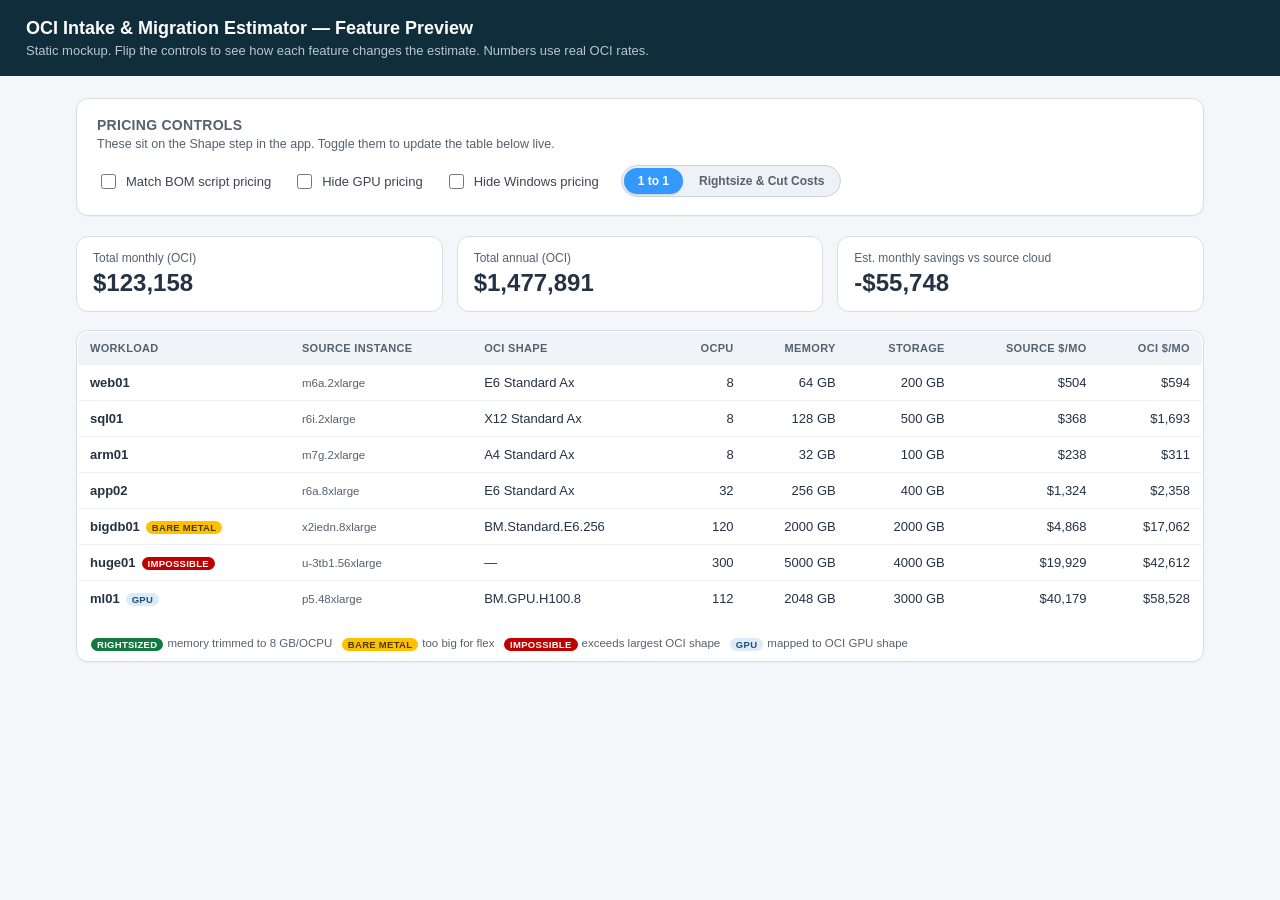
==== OCI BOM Creator APEX/feature_preview.html @ 0ada872e "Add BOM export, cloud→OCI sizing+pricing lookup, rightsize/Windows/GPU toggles" ====
<!doctype html>
<html lang="en">
<head>
<meta charset="utf-8" />
<meta name="viewport" content="width=device-width, initial-scale=1" />
<title>OCI Intake — Feature Preview</title>
<style>
  :root{
    --navy:#7F1D1D; --blue:#3399ff; --ink:#243244; --muted:#54616e;
    --line:#d8dee6; --bg:#f4f6f9; --card:#fff;
  }
  *{box-sizing:border-box}
  body{margin:0;font-family:-apple-system,Segoe UI,Roboto,Helvetica,Arial,sans-serif;color:var(--ink);background:var(--bg);}
  header{background:#0f2d3b;color:#fff;padding:18px 26px;}
  header h1{margin:0;font-size:18px;font-weight:700;}
  header p{margin:4px 0 0;font-size:13px;color:#b9c6cf;}
  .wrap{max-width:1180px;margin:0 auto;padding:22px 26px 60px;}
  .panel{background:var(--card);border:1px solid var(--line);border-radius:12px;padding:18px 20px;margin-bottom:20px;box-shadow:0 1px 2px rgba(0,0,0,.04);}
  .panel h2{margin:0 0 4px;font-size:14px;letter-spacing:.02em;text-transform:uppercase;color:var(--muted);}
  .panel .hint{margin:0 0 14px;font-size:12.5px;color:var(--muted);}
  .controls{display:flex;flex-wrap:wrap;gap:14px 22px;align-items:center;}
  .toggle{display:inline-flex;align-items:center;gap:7px;font-size:13px;color:#3c4654;cursor:pointer;user-select:none;}
  .toggle input{cursor:pointer;width:15px;height:15px;}
  .mode-switch{display:inline-flex;border:1px solid #c9d2dc;border-radius:999px;background:#eef1f5;padding:2px;gap:2px;}
  .mode-switch .mode-opt{border:none;background:transparent;color:#54616e;font-size:12px;font-weight:600;padding:6px 14px;border-radius:999px;cursor:pointer;transition:.15s;}
  .mode-switch .mode-opt.is-active{background:var(--blue);color:#fff;box-shadow:0 1px 2px rgba(0,0,0,.15);}
  .kpis{display:flex;gap:14px;flex-wrap:wrap;margin-bottom:18px;}
  .kpi{flex:1;min-width:170px;background:var(--card);border:1px solid var(--line);border-radius:12px;padding:14px 16px;}
  .kpi span{display:block;font-size:12px;color:var(--muted);}
  .kpi strong{display:block;font-size:24px;margin-top:4px;}
  .kpi.save strong{color:#137a3f;}
  table{width:100%;border-collapse:collapse;background:var(--card);border:1px solid var(--line);border-radius:12px;overflow:hidden;font-size:13px;}
  th,td{padding:10px 12px;text-align:left;border-bottom:1px solid #eef1f4;}
  th{background:#f0f3f7;color:var(--muted);font-size:11px;text-transform:uppercase;letter-spacing:.03em;}
  td.num,th.num{text-align:right;font-variant-numeric:tabular-nums;}
  tr:last-child td{border-bottom:none;}
  .flag{display:inline-block;font-size:9.5px;font-weight:700;padding:1px 6px;border-radius:9px;letter-spacing:.03em;vertical-align:middle;margin-left:6px;}
  .flag-bm{background:#ffc000;color:#4a3b00;}
  .flag-imp{background:#c00000;color:#fff;}
  .flag-gpu{background:#ddebf7;color:#1f4e79;}
  .flag-rs{background:#137a3f;color:#fff;}
  .sub{color:var(--muted);font-size:11.5px;}
  .strike{color:#b04a4a;text-decoration:line-through;font-size:11.5px;margin-right:5px;}
  .legend{font-size:11.5px;color:var(--muted);margin-top:10px;}
  .legend .flag{margin-left:0;margin-right:4px;}
</style>
</head>
<body>
<header>
  <h1>OCI Intake & Migration Estimator — Feature Preview</h1>
  <p>Static mockup. Flip the controls to see how each feature changes the estimate. Numbers use real OCI rates.</p>
</header>
<div class="wrap">

  <div class="panel">
    <h2>Pricing controls</h2>
    <p class="hint">These sit on the Shape step in the app. Toggle them to update the table below live.</p>
    <div class="controls">
      <label class="toggle" title="Treat the CPU column as OCPUs directly and floor CPU/RAM (matches the BOM script).">
        <input type="checkbox" id="bomMatch"><span>Match BOM script pricing</span>
      </label>
      <label class="toggle" title="Hide GPU per-GPU-hour pricing (shapes still mapped).">
        <input type="checkbox" id="hideGpu"><span>Hide GPU pricing</span>
      </label>
      <label class="toggle" title="Turn off Windows OS licensing (1 license per OCPU).">
        <input type="checkbox" id="hideWin"><span>Hide Windows pricing</span>
      </label>
      <div class="mode-switch" id="rsSwitch" title="1 to 1 carries over source memory. Rightsize caps memory at 8 GB/OCPU.">
        <button class="mode-opt is-active" data-rs="false">1 to 1</button>
        <button class="mode-opt" data-rs="true">Rightsize &amp; Cut Costs</button>
      </div>
    </div>
  </div>

  <div class="kpis">
    <div class="kpi"><span>Total monthly (OCI)</span><strong id="kMonthly">$0</strong></div>
    <div class="kpi"><span>Total annual (OCI)</span><strong id="kAnnual">$0</strong></div>
    <div class="kpi save"><span>Est. monthly savings vs source cloud</span><strong id="kSave">$0</strong></div>
  </div>

  <div class="panel" style="padding:0;overflow:hidden;">
    <table>
      <thead>
        <tr>
          <th>Workload</th><th>Source instance</th><th>OCI shape</th>
          <th class="num">OCPU</th><th class="num">Memory</th><th class="num">Storage</th>
          <th class="num">Source $/mo</th><th class="num">OCI $/mo</th>
        </tr>
      </thead>
      <tbody id="rows"></tbody>
    </table>
    <div style="padding:10px 14px;" class="legend">
      <span class="flag flag-rs">RIGHTSIZED</span>memory trimmed to 8&nbsp;GB/OCPU &nbsp;
      <span class="flag flag-bm">BARE METAL</span>too big for flex &nbsp;
      <span class="flag flag-imp">IMPOSSIBLE</span>exceeds largest OCI shape &nbsp;
      <span class="flag flag-gpu">GPU</span>mapped to OCI GPU shape
    </div>
  </div>

</div>

<script>
const HRS=730;
// OCI flex rates ($/hr): ocpu, mem
const SHAPE={ "E6 Standard Ax":{o:0.0138,m:0.0108,maxO:94,maxM:712},
              "X12 Standard Ax":{o:0.0119,m:0.0114,maxO:39,maxM:360},
              "A4 Standard Ax":{o:0.019,m:0.0084,maxO:45,maxM:720} };
const BM={ amd:[["BM.Standard.E6.Ax.192",192,1536],["BM.Standard.E6.256",256,3072]],
           intel:[["BM.Standard4.Ax.120",120,1152]],
           arm:[["BM.Standard.A4.Ax.48",48,768],["BM.Standard.A1.160",160,1024]] };
const LABEL={amd:"E6 Standard Ax",intel:"X12 Standard Ax",arm:"A4 Standard Ax"};
const DISK=0.0255, PERF=0.0017, WIN=0.0920;
// GPU shapes
const GPU={ "BM.GPU.H100.8":{n:8,rate:10.0} };

// sample workloads
const DATA=[
 {name:"web01",src:"m6a.2xlarge",srcMo:504, vendor:"amd", ocpu:8, mem:64, disk:200, os:"linux"},
 {name:"sql01",src:"r6i.2xlarge",srcMo:368, vendor:"intel", ocpu:8, mem:128, disk:500, os:"windows"},
 {name:"arm01",src:"m7g.2xlarge",srcMo:238, vendor:"arm", ocpu:8, mem:32, disk:100, os:"linux"},
 {name:"app02",src:"r6a.8xlarge",srcMo:1324, vendor:"amd", ocpu:32, mem:256, disk:400, os:"linux"},
 {name:"bigdb01",src:"x2iedn.8xlarge",srcMo:4868, vendor:"amd", ocpu:120, mem:2000, disk:2000, os:"linux"},
 {name:"huge01",src:"u-3tb1.56xlarge",srcMo:19929, vendor:"amd", ocpu:300, mem:5000, disk:4000, os:"linux"},
 {name:"ml01",src:"p5.48xlarge",srcMo:40179, vendor:"gpu", ocpu:112, mem:2048, disk:3000, gpuShape:"BM.GPU.H100.8"},
];

function money(x){return "$"+x.toLocaleString(undefined,{maximumFractionDigits:0});}

function fit(vendor,ocpu,mem){
  const s=SHAPE[LABEL[vendor]];
  if(ocpu<=s.maxO && mem<=s.maxM) return {name:LABEL[vendor],status:"ok"};
  for(const [nm,mo,mm] of (BM[vendor]||[])){ if(ocpu<=mo && mem<=mm) return {name:nm,status:"bm"}; }
  return {name:null,status:"imp"};
}

function render(){
  const bom=document.getElementById("bomMatch").checked;
  const hideGpu=document.getElementById("hideGpu").checked;
  const hideWin=document.getElementById("hideWin").checked;
  const rs=document.querySelector("#rsSwitch .is-active").dataset.rs==="true";
  let totO=0,totSrc=0; const tb=document.getElementById("rows"); tb.innerHTML="";

  DATA.forEach(d=>{
    let ocpu=d.ocpu, memOrig=d.mem, mem=d.mem;
    if(bom){ ocpu=Math.floor(ocpu); mem=Math.floor(mem); memOrig=mem; }
    let rsFlag=false;
    if(rs && d.vendor!=="gpu"){ const cap=Math.ceil(ocpu*8); if(cap<mem){mem=cap; rsFlag=true;} }

    let oci=0, shapeName, badge="";
    if(d.vendor==="gpu"){
      const g=GPU[d.gpuShape]; shapeName=d.gpuShape;
      oci = hideGpu ? 0 : g.n*g.rate*HRS;
      oci += d.disk*DISK + (10*d.disk)*PERF;
      badge=`<span class="flag flag-gpu">GPU</span>`;
    } else {
      const f=fit(d.vendor,ocpu,mem); shapeName=f.name||"—";
      const s=SHAPE[LABEL[d.vendor]];
      oci = ocpu*s.o*HRS + mem*s.m*HRS + d.disk*DISK + (10*d.disk)*PERF;
      if(d.os==="windows" && !hideWin) oci += ocpu*WIN*HRS;
      if(f.status==="bm") badge=`<span class="flag flag-bm">BARE METAL</span>`;
      if(f.status==="imp"){ badge=`<span class="flag flag-imp">IMPOSSIBLE</span>`; }
    }
    if(rsFlag) badge+=`<span class="flag flag-rs">RIGHTSIZED</span>`;

    totO+=oci; totSrc+=d.srcMo;
    const memCell = rsFlag ? `<span class="strike">${memOrig}</span>${mem} GB` : `${mem} GB`;
    tb.insertAdjacentHTML("beforeend",
      `<tr>
        <td><strong>${d.name}</strong>${badge}</td>
        <td class="sub">${d.src}</td>
        <td>${shapeName}</td>
        <td class="num">${ocpu}</td>
        <td class="num">${memCell}</td>
        <td class="num">${d.disk} GB</td>
        <td class="num">${money(d.srcMo)}</td>
        <td class="num">${money(oci)}</td>
      </tr>`);
  });
  document.getElementById("kMonthly").textContent=money(totO);
  document.getElementById("kAnnual").textContent=money(totO*12);
  const save=totSrc-totO;
  const k=document.getElementById("kSave");
  k.textContent=(save>=0?"":"-")+money(Math.abs(save));
  k.parentElement.classList.toggle("save",save>=0);
}

document.querySelectorAll("#bomMatch,#hideGpu,#hideWin").forEach(c=>c.addEventListener("change",render));
document.getElementById("rsSwitch").addEventListener("click",e=>{
  const o=e.target.closest("[data-rs]"); if(!o) return;
  document.querySelectorAll("#rsSwitch .mode-opt").forEach(b=>b.classList.toggle("is-active",b===o));
  render();
});
render();
</script>
</body>
</html>
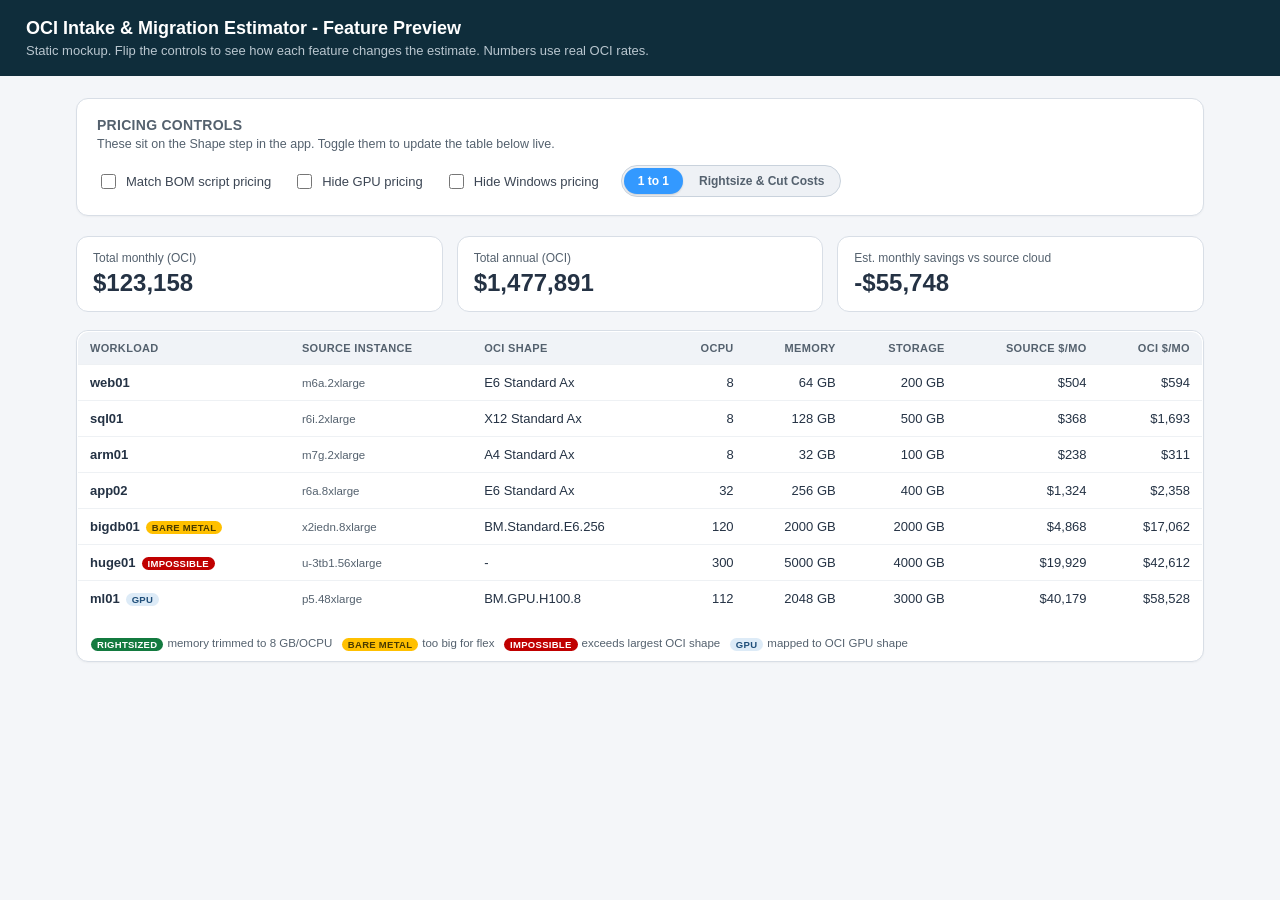
==== commit a4471164: "Release OCI BOM and architecture workflow" ====
--- a/OCI BOM Creator APEX/feature_preview.html
+++ b/OCI BOM Creator APEX/feature_preview.html
@@ -3,7 +3,7 @@
 <head>
 <meta charset="utf-8" />
 <meta name="viewport" content="width=device-width, initial-scale=1" />
-<title>OCI Intake — Feature Preview</title>
+<title>OCI Intake - Feature Preview</title>
 <style>
   :root{
     --navy:#7F1D1D; --blue:#3399ff; --ink:#243244; --muted:#54616e;
@@ -47,7 +47,7 @@
 </head>
 <body>
 <header>
-  <h1>OCI Intake & Migration Estimator — Feature Preview</h1>
+  <h1>OCI Intake & Migration Estimator - Feature Preview</h1>
   <p>Static mockup. Flip the controls to see how each feature changes the estimate. Numbers use real OCI rates.</p>
 </header>
 <div class="wrap">
@@ -153,7 +153,7 @@
       oci += d.disk*DISK + (10*d.disk)*PERF;
       badge=`<span class="flag flag-gpu">GPU</span>`;
     } else {
-      const f=fit(d.vendor,ocpu,mem); shapeName=f.name||"—";
+      const f=fit(d.vendor,ocpu,mem); shapeName=f.name||"-";
       const s=SHAPE[LABEL[d.vendor]];
       oci = ocpu*s.o*HRS + mem*s.m*HRS + d.disk*DISK + (10*d.disk)*PERF;
       if(d.os==="windows" && !hideWin) oci += ocpu*WIN*HRS;
